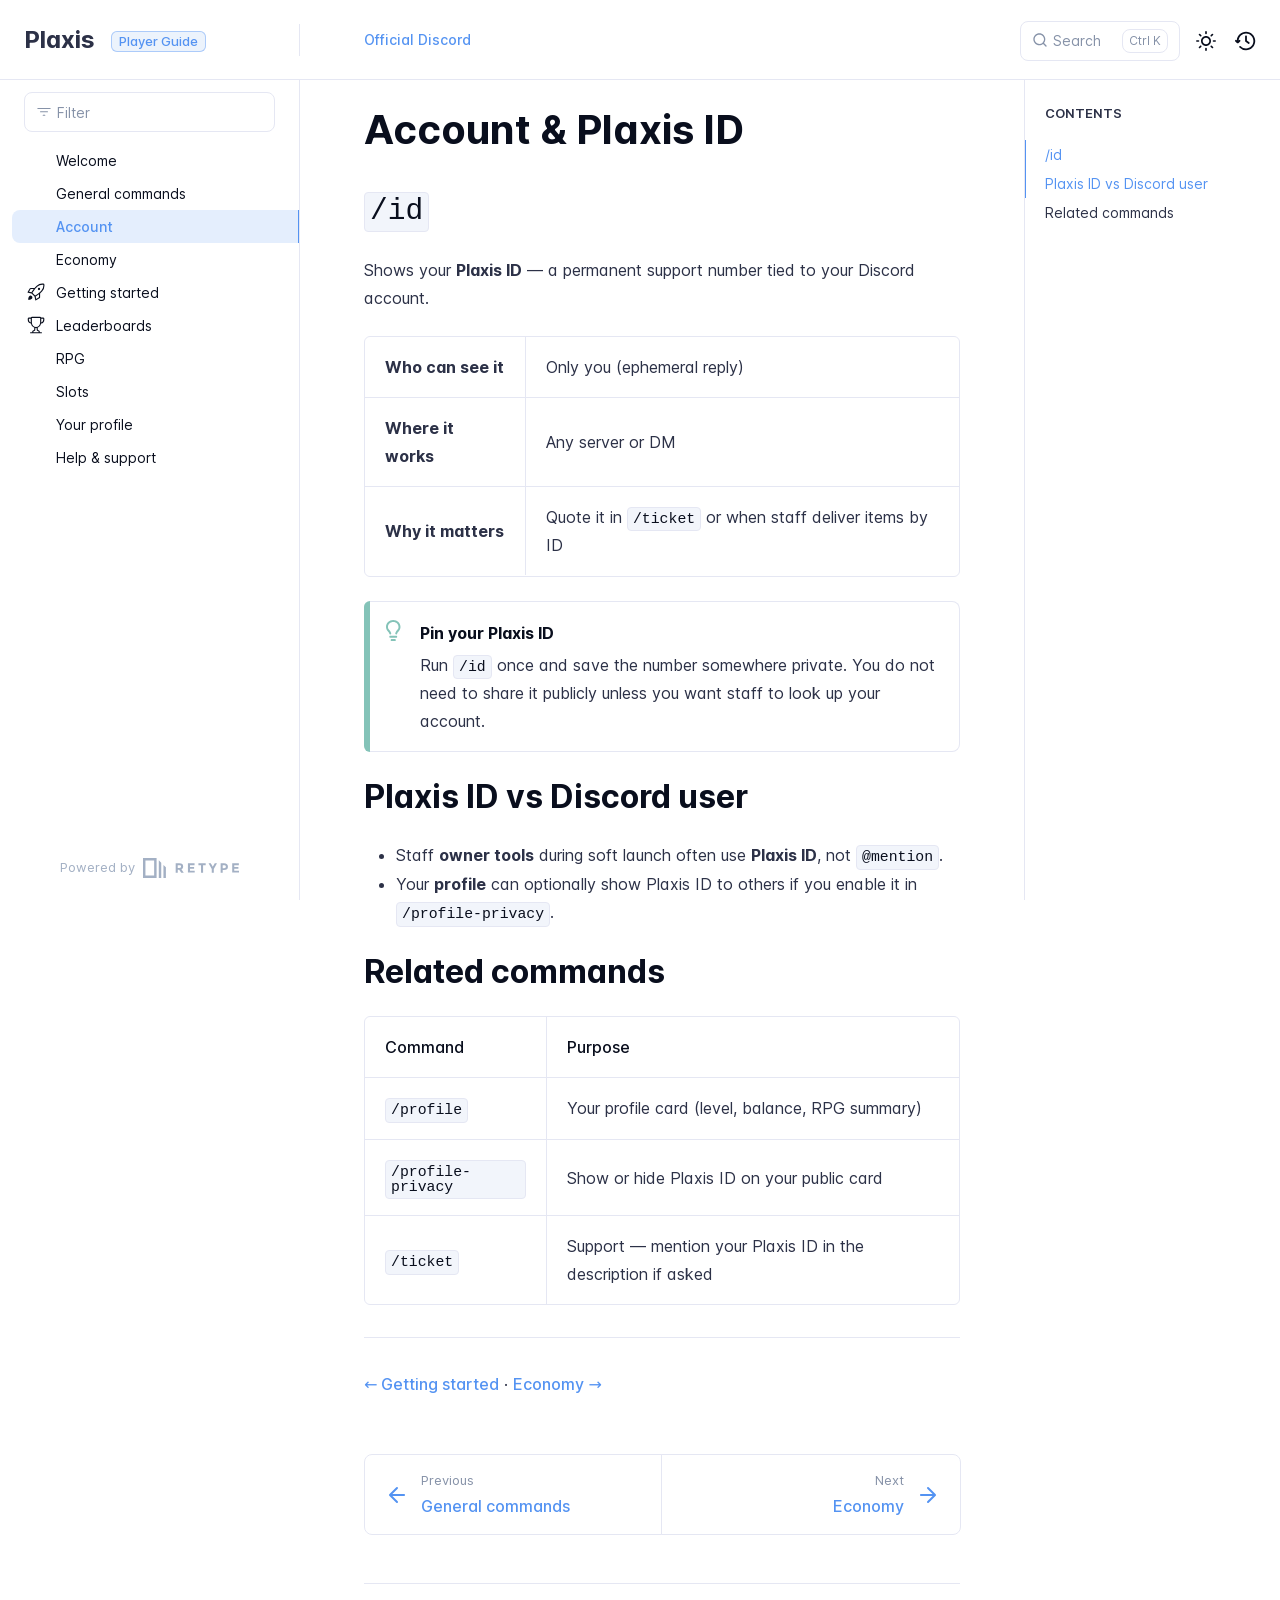
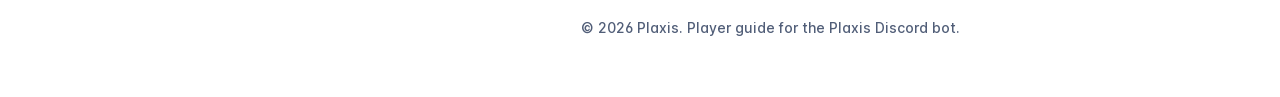
==== account/index.html @ a25676ad "Add files via upload" ====
<!DOCTYPE html>
<html lang="en" class="h-full">
<head>
    <meta charset="UTF-8">
    <meta name="viewport" content="width=device-width,initial-scale=1">
    <meta name="color-scheme" content="light dark">
    <meta name="turbo-cache-control" content="no-cache" data-turbo-track="reload" data-track-token="4.0.0.832804651681">

    <!-- See retype.com -->
    <meta name="generator" content="Retype 4.0.0">

    <!-- Primary Meta Tags -->
    <title>Account &amp; Plaxis ID</title>
    <meta name="title" content="Account & Plaxis ID">
    <meta name="description" content="Shows your Plaxis ID — a permanent support number tied to your Discord account.">

    <!-- Canonical -->
    <link rel="canonical" href="https://plaxis.bot/account/">

    <!-- Open Graph -->
    <meta property="og:type" content="website">
    <meta property="og:url" content="https://plaxis.bot/account/">
    <meta property="og:title" content="Account & Plaxis ID">
    <meta property="og:description" content="Shows your Plaxis ID — a permanent support number tied to your Discord account.">
    <meta property="og:site_name" content="Plaxis">
    <meta property="og:locale" content="en_US">

    <script data-cfasync="false">(function(){var cl=document.documentElement.classList,ls=localStorage.getItem("retype_scheme"),hd=cl.contains("dark"),hl=cl.contains("light"),wm=window.matchMedia&&window.matchMedia("(prefers-color-scheme: dark)").matches;if(ls==="dark"||(!ls&&wm&&!hd&&!hl)){cl.remove("light");cl.add("dark")}else if(ls==="light"||(!ls&&!wm&&!hd&&!hl)){cl.remove("dark");cl.add("light")}})();</script>

    <link href="../resources/css/retype.css?v=4.0.0.832804651681" rel="stylesheet">

    <script data-cfasync="false" src="../resources/js/config.js?v=4.0.0.832804651681" data-turbo-eval="false" defer></script>
    <script data-cfasync="false" src="../resources/js/retype.js?v=4.0.0" data-turbo-eval="false" defer></script>
    <script id="lunr-js" data-cfasync="false" src="../resources/js/lunr.js?v=4.0.0.832804651681" data-turbo-eval="false" defer></script>
</head>
<body>
    <div id="retype-app" class="relative text-base antialiased text-base-text bg-base-bg font-body">
    <div class="absolute bottom-0 left-0" style="top: 5rem; right: 50%"></div>

    <header id="retype-header" class="sticky top-0 z-30 flex w-full h-16 bg-header-bg border-b border-header-border md:h-20">
        <div class="container relative flex items-center justify-between pr-6 grow md:justify-start">
            <!-- Mobile menu button skeleton -->
            <button v-cloak class="skeleton retype-mobile-menu-button flex items-center justify-center shrink-0 overflow-hidden dark:text-white focus:outline-hidden rounded-full w-10 h-10 ml-3.5 md:hidden"><svg xmlns="http://www.w3.org/2000/svg" class="mb-px shrink-0" width="24" height="24" viewBox="0 0 24 24" role="presentation" style="margin-bottom: 0px;"><g fill="currentColor"><path d="M2 4h20v2H2zM2 11h20v2H2zM2 18h20v2H2z"></path></g></svg></button>
            <div v-cloak id="retype-sidebar-left-toggle-button"></div>
    
            <!-- Logo -->
            <div class="flex items-center justify-between h-full py-2 md:w-75">
                <div class="flex items-center px-2 md:px-6">
                    <a id="retype-branding-logo" href="../" class="flex items-center leading-snug text-2xl">
                        <span class="dark:text-white font-bold line-clamp-1 md:line-clamp-2">Plaxis</span>
                    </a><span id="retype-branding-label" class="inline-flex mt-1 px-2 py-1 ml-4 text-xs font-medium leading-none items-center rounded-md bg-branding-label-bg text-branding-label-text ring-1 ring-branding-label-border ring-inset md:inline-block">Player Guide</span>
                </div>
    
                <span class="hidden h-8 border-r md:inline-block border-base-border"></span>
            </div>
    
            <div class="flex justify-between md:grow">
                <!-- Top Nav -->
                <nav id="retype-header-nav" class="hidden md:flex">
                    <ul class="flex flex-col mb-4 md:pl-16 md:mb-0 md:flex-row md:items-center">
                        <li class="mr-6">
                            <a class="py-2 md:mb-0 inline-flex items-center text-sm whitespace-nowrap transition-colors duration-200 ease-linear md:text-header-text font-header-text hover:text-header-text-hover" href="https://discord.gg/WU4X3zTwJq">Official Discord</a>
                        </li>
    
                    </ul>
                </nav>
    
                <div v-cloak class="flex justify-end grow">
                    <div id="retype-mobile-search-button"></div>
                    <doc-search-desktop></doc-search-desktop>
    
                    <doc-theme-switch class="lg:ml-2"></doc-theme-switch>
                    <doc-history></doc-history>
                </div>
            </div>
        </div>
    </header>


    <div id="retype-container" class="container relative flex bg-white">
        <!-- Sidebar Skeleton -->
        <div v-cloak class="fixed flex flex-col shrink-0 duration-300 ease-in-out bg-sidebar-left-bg border-sidebar-left-border sidebar top-20 w-75 border-r h-screen md:sticky transition-transform skeleton">
        
            <div class="flex items-center h-16 px-6">
                <input id="retype-filter-input-mock" class="w-full h-10 pl-8 px-3 py-2 transition-colors duration-200 ease-linear bg-filter-bg border border-filter-border rounded-lg shadow-none md:text-sm hover:border-filter-border-hover focus:outline-hidden focus:border-filter-border-focus placeholder-filter-placeholder" type="text">
            </div>
        
            <div class="pl-6 mt-1 mb-4">
                <div class="w-32 h-3 mb-4 bg-skeleton-bg rounded-full loading"></div>
                <div class="w-48 h-3 mb-4 bg-skeleton-bg rounded-full loading"></div>
                <div class="w-40 h-3 mb-4 bg-skeleton-bg rounded-full loading"></div>
                <div class="w-32 h-3 mb-4 bg-skeleton-bg rounded-full loading"></div>
                <div class="w-48 h-3 mb-4 bg-skeleton-bg rounded-full loading"></div>
                <div class="w-40 h-3 mb-4 bg-skeleton-bg rounded-full loading"></div>
            </div>
        
            <div class="shrink-0 mt-auto bg-transparent dark:border-base-border">
                <a class="flex items-center justify-center flex-nowrap h-16 text-gray-350 dark:text-dark-400 hover:text-gray-600 dark:hover:text-dark-300 transition-colors duration-150 ease-in docs-powered-by" target="_blank" href="https://retype.com/" rel="noopener">
                    <span class="text-xs whitespace-nowrap">Powered by</span>
                    <svg xmlns="http://www.w3.org/2000/svg" class="ml-2" fill="currentColor" width="96" height="20" overflow="visible"><path d="M0 0v20h13.59V0H0zm11.15 17.54H2.44V2.46h8.71v15.08zM15.8 20h2.44V4.67L15.8 2.22zM20.45 6.89V20h2.44V9.34z"/><g><path d="M40.16 8.44c0 1.49-.59 2.45-1.75 2.88l2.34 3.32h-2.53l-2.04-2.96h-1.43v2.96h-2.06V5.36h3.5c1.43 0 2.46.24 3.07.73s.9 1.27.9 2.35zm-2.48 1.1c.26-.23.38-.59.38-1.09 0-.5-.13-.84-.4-1.03s-.73-.28-1.39-.28h-1.54v2.75h1.5c.72 0 1.2-.12 1.45-.35zM51.56 5.36V7.2h-4.59v1.91h4.13v1.76h-4.13v1.92h4.74v1.83h-6.79V5.36h6.64zM60.09 7.15v7.48h-2.06V7.15h-2.61V5.36h7.28v1.79h-2.61zM70.81 14.64h-2.06v-3.66l-3.19-5.61h2.23l1.99 3.45 1.99-3.45H74l-3.19 5.61v3.66zM83.99 6.19c.65.55.97 1.4.97 2.55s-.33 1.98-1 2.51-1.68.8-3.04.8h-1.23v2.59h-2.06V5.36h3.26c1.42 0 2.45.28 3.1.83zm-1.51 3.65c.25-.28.37-.69.37-1.22s-.16-.92-.48-1.14c-.32-.23-.82-.34-1.5-.34H79.7v3.12h1.38c.68 0 1.15-.14 1.4-.42zM95.85 5.36V7.2h-4.59v1.91h4.13v1.76h-4.13v1.92H96v1.83h-6.79V5.36h6.64z"/></g></svg>
                </a>
            </div>
        </div>
        
        <!-- Sidebar component -->
        <doc-sidebar v-cloak>
            <template #sidebar-footer>
                <div class="shrink-0 mt-auto border-t md:bg-transparent md:border-none dark:border-base-border">
        
                    <div class="py-3 px-6 md:hidden border-b dark:border-base-border">
                        <nav>
                            <ul class="flex flex-wrap justify-center items-center">
                                <li class="mr-6">
                                    <a class="block py-1 inline-flex items-center text-sm whitespace-nowrap transition-colors duration-200 ease-linear md:text-header-text font-header-text hover:text-header-text-hover" href="https://discord.gg/WU4X3zTwJq">Official Discord</a>
                                </li>
        
                            </ul>
                        </nav>
                    </div>
        
                    <a class="flex items-center justify-center flex-nowrap h-16 text-gray-350 dark:text-dark-400 hover:text-gray-600 dark:hover:text-dark-300 transition-colors duration-150 ease-in docs-powered-by" target="_blank" href="https://retype.com/" rel="noopener">
                        <span class="text-xs whitespace-nowrap">Powered by</span>
                        <svg xmlns="http://www.w3.org/2000/svg" class="ml-2" fill="currentColor" width="96" height="20" overflow="visible"><path d="M0 0v20h13.59V0H0zm11.15 17.54H2.44V2.46h8.71v15.08zM15.8 20h2.44V4.67L15.8 2.22zM20.45 6.89V20h2.44V9.34z"/><g><path d="M40.16 8.44c0 1.49-.59 2.45-1.75 2.88l2.34 3.32h-2.53l-2.04-2.96h-1.43v2.96h-2.06V5.36h3.5c1.43 0 2.46.24 3.07.73s.9 1.27.9 2.35zm-2.48 1.1c.26-.23.38-.59.38-1.09 0-.5-.13-.84-.4-1.03s-.73-.28-1.39-.28h-1.54v2.75h1.5c.72 0 1.2-.12 1.45-.35zM51.56 5.36V7.2h-4.59v1.91h4.13v1.76h-4.13v1.92h4.74v1.83h-6.79V5.36h6.64zM60.09 7.15v7.48h-2.06V7.15h-2.61V5.36h7.28v1.79h-2.61zM70.81 14.64h-2.06v-3.66l-3.19-5.61h2.23l1.99 3.45 1.99-3.45H74l-3.19 5.61v3.66zM83.99 6.19c.65.55.97 1.4.97 2.55s-.33 1.98-1 2.51-1.68.8-3.04.8h-1.23v2.59h-2.06V5.36h3.26c1.42 0 2.45.28 3.1.83zm-1.51 3.65c.25-.28.37-.69.37-1.22s-.16-.92-.48-1.14c-.32-.23-.82-.34-1.5-.34H79.7v3.12h1.38c.68 0 1.15-.14 1.4-.42zM95.85 5.36V7.2h-4.59v1.91h4.13v1.76h-4.13v1.92H96v1.83h-6.79V5.36h6.64z"/></g></svg>
                    </a>
                </div>
            </template>
        </doc-sidebar>

        <div class="grow min-w-0 bg-body-bg">
            <!-- Render "toolbar" template here on api pages --><!-- Render page content -->
<div class="flex">
    <div id="retype-main" class="min-w-0 p-4 grow md:px-16">
        <main class="relative pb-12 lg:pt-2">
            <div class="retype-markdown" id="retype-content">
                <!-- Rendered if sidebar right is enabled -->
                <div id="retype-sidebar-right-toggle"></div>
                <!-- Page content  -->
<doc-anchor-target id="account--plaxis-id" class="break-words">
    <h1>
        <doc-anchor-trigger class="header-anchor-trigger" to="#account--plaxis-id">#</doc-anchor-trigger>
        <span>Account &amp; Plaxis ID</span>
    </h1>
</doc-anchor-target>
<doc-anchor-target id="id">
    <h2>
        <doc-anchor-trigger class="header-anchor-trigger" to="#id">#</doc-anchor-trigger>
        <span><code translate="no" v-pre>/id</code></span>
    </h2>
</doc-anchor-target>
<p>Shows your <strong>Plaxis ID</strong> — a permanent support number tied to your Discord account.</p>
<div class="table-wrapper scrollbar overflow-hidden">
<table class="comfortable">
<thead>
<tr>
<th></th>
<th></th>
</tr>
</thead>
<tbody>
<tr>
<td><strong>Who can see it</strong></td>
<td>Only you (ephemeral reply)</td>
</tr>
<tr>
<td><strong>Where it works</strong></td>
<td>Any server or DM</td>
</tr>
<tr>
<td><strong>Why it matters</strong></td>
<td>Quote it in <code translate="no" v-pre>/ticket</code> or when staff deliver items by ID</td>
</tr>
</tbody>
</table>
</div>
<div class="flex mb-6">
    <div class="shrink-0 w-1.5 rounded-tl-lg rounded-bl-lg bg-callout-tip"></div>
    <div class="flex w-full py-4 border border-l-0 rounded-tr-lg rounded-br-lg doc-callout bg-callout-base-bg border-callout-base-border" role="alert">
        <div class="flex items-center ml-4 h-7">
            <svg xmlns="http://www.w3.org/2000/svg" class="mb-px text-callout-tip" width="22" height="22" viewBox="0 0 24 24" role="presentation">
                <g fill="currentColor"><g>
                    <path d="M7.90625 2.15625C4.50944 2.15625 2.15625 4.58563 2.15625 7.54688C2.15625 8.96138 2.76575 9.88281 3.57075 10.8589L3.87837 11.2226C4.19894 11.6021 4.554 12.0218 4.84581 12.4416C5.25406 13.0324 5.61775 13.7296 5.7385 14.5834C5.76728 14.8608 5.68746 15.1386 5.51579 15.3583C5.34413 15.5781 5.09399 15.7228 4.8179 15.7621C4.5418 15.8013 4.26124 15.7321 4.03512 15.5689C3.809 15.4056 3.65493 15.1612 3.60525 14.8867C3.54775 14.4814 3.37094 14.1004 3.07338 13.6692C2.8306 13.3302 2.57055 13.0039 2.29425 12.6917C2.1735 12.5479 2.04556 12.397 1.909 12.2317C1.00769 11.1406 0 9.72613 0 7.54688C0 3.32062 3.39681 0 7.90625 0C12.4157 0 15.8125 3.32062 15.8125 7.54688C15.8125 9.72613 14.8048 11.1406 13.9035 12.2317C13.7669 12.397 13.639 12.5479 13.5183 12.6903C13.2207 13.0424 12.9677 13.3414 12.7406 13.6692C12.4416 14.1004 12.2662 14.4814 12.2087 14.8867C12.1557 15.1584 12.0003 15.3994 11.7747 15.5598C11.5492 15.7202 11.2706 15.7879 10.9965 15.7488C10.7225 15.7096 10.474 15.5667 10.3023 15.3496C10.1306 15.1325 10.0489 14.8577 10.074 14.582C10.1948 13.7296 10.5584 13.0324 10.9667 12.4416C11.2585 12.0218 11.6136 11.6021 11.9341 11.2226C12.0419 11.0961 12.1454 10.9739 12.2403 10.8589C13.0468 9.88281 13.6562 8.96138 13.6562 7.54688C13.6562 4.58563 11.3031 2.15625 7.90625 2.15625ZM4.67188 17.25H11.1406C11.4266 17.25 11.7008 17.3636 11.903 17.5658C12.1052 17.768 12.2188 18.0422 12.2188 18.3281C12.2188 18.6141 12.1052 18.8883 11.903 19.0905C11.7008 19.2927 11.4266 19.4062 11.1406 19.4062H4.67188C4.38594 19.4062 4.11171 19.2927 3.90953 19.0905C3.70734 18.8883 3.59375 18.6141 3.59375 18.3281C3.59375 18.0422 3.70734 17.768 3.90953 17.5658C4.11171 17.3636 4.38594 17.25 4.67188 17.25ZM5.03125 21.9219C5.03125 21.6359 5.14484 21.3617 5.34703 21.1595C5.54921 20.9573 5.82344 20.8438 6.10938 20.8438H9.70312C9.98906 20.8438 10.2633 20.9573 10.4655 21.1595C10.6677 21.3617 10.7812 21.6359 10.7812 21.9219C10.7812 22.2078 10.6677 22.482 10.4655 22.6842C10.2633 22.8864 9.98906 23 9.70312 23H6.10938C5.82344 23 5.54921 22.8864 5.34703 22.6842C5.14484 22.482 5.03125 22.2078 5.03125 21.9219Z" />
                </g></g>
            </svg>
        </div>
        <div class="pr-5 ml-3 w-full">
            <h5>Pin your Plaxis ID</h5>
<p>Run <code translate="no" v-pre>/id</code> once and save the number somewhere private. You do not need to share it publicly unless you want staff to look up your account.</p>
        </div>
    </div>
</div>
<doc-anchor-target id="plaxis-id-vs-discord-user">
    <h2>
        <doc-anchor-trigger class="header-anchor-trigger" to="#plaxis-id-vs-discord-user">#</doc-anchor-trigger>
        <span>Plaxis ID vs Discord user</span>
    </h2>
</doc-anchor-target>
<ul>
<li>Staff <strong>owner tools</strong> during soft launch often use <strong>Plaxis ID</strong>, not <code translate="no" v-pre>@mention</code>.</li>
<li>Your <strong>profile</strong> can optionally show Plaxis ID to others if you enable it in <code translate="no" v-pre>/profile-privacy</code>.</li>
</ul>
<doc-anchor-target id="related-commands">
    <h2>
        <doc-anchor-trigger class="header-anchor-trigger" to="#related-commands">#</doc-anchor-trigger>
        <span>Related commands</span>
    </h2>
</doc-anchor-target>
<div class="table-wrapper scrollbar overflow-hidden">
<table class="comfortable">
<thead>
<tr>
<th>Command</th>
<th>Purpose</th>
</tr>
</thead>
<tbody>
<tr>
<td><code translate="no" v-pre>/profile</code></td>
<td>Your profile card (level, balance, RPG summary)</td>
</tr>
<tr>
<td><code translate="no" v-pre>/profile-privacy</code></td>
<td>Show or hide Plaxis ID on your public card</td>
</tr>
<tr>
<td><code translate="no" v-pre>/ticket</code></td>
<td>Support — mention your Plaxis ID in the description if asked</td>
</tr>
</tbody>
</table>
</div>
<hr>
<p><a href="../getting-started/">← Getting started</a> · <a href="../economy/">Economy →</a></p>

                
                <!-- Required only on API pages -->
                <doc-toolbar-member-filter-no-results></doc-toolbar-member-filter-no-results>
            </div>
            <footer id="retype-content-footer" class="clear-both">
            
                <nav id="retype-nextprev" class="print:hidden flex mt-14">
                    <div class="w-1/2">
                        <a class="px-5 py-4 h-full flex items-center break-normal font-medium text-body-link border border-base-border hover:border-base-border-hover rounded-l-lg transition-colors duration-150 relative hover:z-5" href="../general-commands/">
                            <svg xmlns="http://www.w3.org/2000/svg" class="mr-3" width="24" height="24" viewBox="0 0 24 24" fill="currentColor" overflow="visible"><path d="M19 11H7.41l5.29-5.29a.996.996 0 10-1.41-1.41l-7 7a1 1 0 000 1.42l7 7a1.024 1.024 0 001.42-.01.996.996 0 000-1.41L7.41 13H19c.55 0 1-.45 1-1s-.45-1-1-1z" /><path fill="none" d="M0 0h24v24H0z" /></svg>
                            <span>
                                <span class="block text-xs font-normal text-base-text-muted">Previous</span>
                                <span class="block mt-1">General commands</span>
                            </span>
                        </a>
                    </div>
            
                    <div class="w-1/2">
                        <a class="px-5 py-4 -mx-px h-full flex items-center justify-end break-normal font-medium text-body-link border border-base-border hover:border-base-border-hover rounded-r-lg transition-colors duration-150 relative hover:z-5" href="../economy/">
                            <span>
                                <span class="block text-xs font-normal text-right text-base-text-muted">Next</span>
                                <span class="block mt-1">Economy</span>
                            </span>
                            <svg xmlns="http://www.w3.org/2000/svg" class="ml-3" width="24" height="24" viewBox="0 0 24 24" fill="currentColor" overflow="visible"><path d="M19.92 12.38a1 1 0 00-.22-1.09l-7-7a.996.996 0 10-1.41 1.41l5.3 5.3H5c-.55 0-1 .45-1 1s.45 1 1 1h11.59l-5.29 5.29a.996.996 0 000 1.41c.19.2.44.3.7.3s.51-.1.71-.29l7-7c.09-.09.16-.21.21-.33z" /><path fill="none" d="M0 0h24v24H0z" /></svg>
                        </a>
                    </div>
                </nav>
            </footer>
        </main>

        <div id="retype-page-footer" class="print:border-none border-t border-base-border pt-6 mb-8">
            <footer class="flex flex-wrap items-center justify-between print:justify-center">
                <div id="retype-footer-links" class="print:hidden">
                    <ul class="flex flex-wrap items-center text-sm">
                    </ul>
                </div>
                <div id="retype-copyright" class="print:justify-center py-2 text-footer-text font-footer-link text-sm leading-relaxed"><p>© 2026 Plaxis. Player guide for the Plaxis Discord bot.</p></div>
            </footer>
        </div>
    </div>

    <!-- Rendered if sidebar right is enabled -->
    <!-- Sidebar right skeleton-->
    <div v-cloak class="fixed top-0 bottom-0 right-0 translate-x-full bg-sidebar-right-bg border-sidebar-right-border lg:sticky lg:border-l lg:shrink-0 lg:pt-6 lg:translate-x-0 sm:w-1/2 lg:w-64 lg:z-0 md:w-104 sidebar-right skeleton">
        <div class="pl-5">
            <div class="w-32 h-3 mb-4 bg-skeleton-bg rounded-full loading"></div>
            <div class="w-48 h-3 mb-4 bg-skeleton-bg rounded-full loading"></div>
            <div class="w-40 h-3 mb-4 bg-skeleton-bg rounded-full loading"></div>
        </div>
    </div>

    <!-- User should be able to hide sidebar right -->
    <doc-sidebar-right v-cloak></doc-sidebar-right>
</div>

        </div>
    </div>

    <doc-search-mobile></doc-search-mobile>
    <doc-back-to-top></doc-back-to-top>
</div>


    <div id="retype-overlay-target"></div>

    <script data-cfasync="false">window.__DOCS__ = { "title": "Account", level: 1, icon: "file", hasPrism: false, hasMermaid: false, hasMath: false, tocDepth: 23 }</script>
</body>
</html>
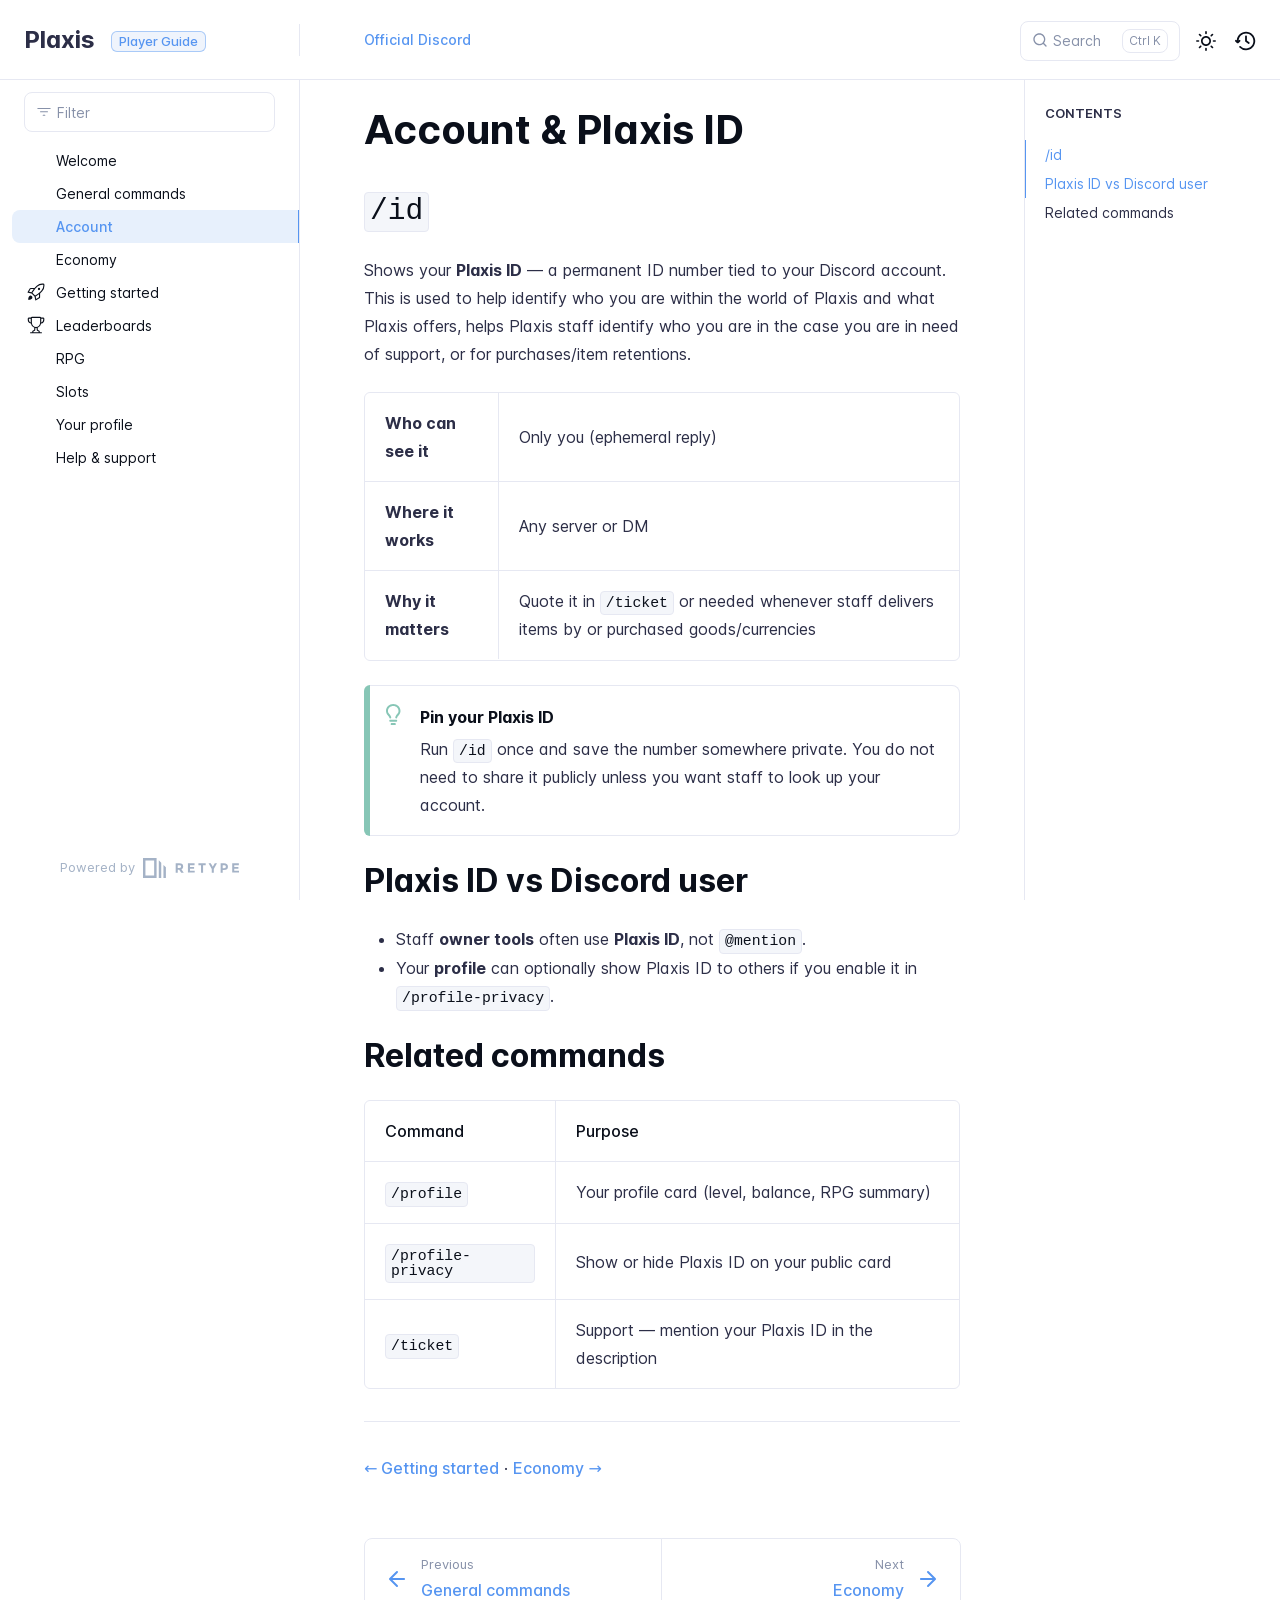
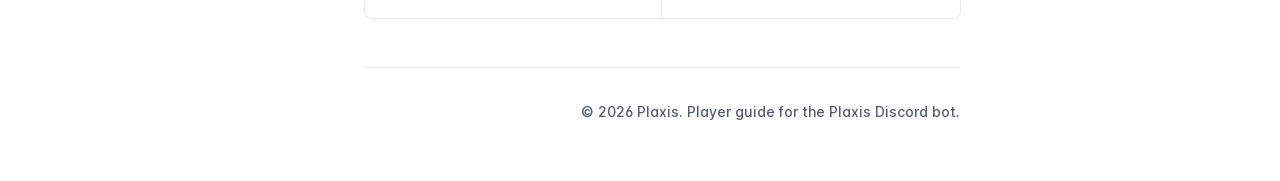
==== commit 8251f268: "Add files via upload" ====
--- a/account/index.html
+++ b/account/index.html
@@ -4,7 +4,7 @@
     <meta charset="UTF-8">
     <meta name="viewport" content="width=device-width,initial-scale=1">
     <meta name="color-scheme" content="light dark">
-    <meta name="turbo-cache-control" content="no-cache" data-turbo-track="reload" data-track-token="4.0.0.832804651681">
+    <meta name="turbo-cache-control" content="no-cache" data-turbo-track="reload" data-track-token="4.0.0.832812169853">
 
     <!-- See retype.com -->
     <meta name="generator" content="Retype 4.0.0">
@@ -12,7 +12,7 @@
     <!-- Primary Meta Tags -->
     <title>Account &amp; Plaxis ID</title>
     <meta name="title" content="Account & Plaxis ID">
-    <meta name="description" content="Shows your Plaxis ID — a permanent support number tied to your Discord account.">
+    <meta name="description" content="Shows your Plaxis ID — a permanent ID number tied to your Discord account. This is used to help identify who you are within the world of Plaxis and what">
 
     <!-- Canonical -->
     <link rel="canonical" href="https://plaxis.bot/account/">
@@ -21,17 +21,17 @@
     <meta property="og:type" content="website">
     <meta property="og:url" content="https://plaxis.bot/account/">
     <meta property="og:title" content="Account & Plaxis ID">
-    <meta property="og:description" content="Shows your Plaxis ID — a permanent support number tied to your Discord account.">
+    <meta property="og:description" content="Shows your Plaxis ID — a permanent ID number tied to your Discord account. This is used to help identify who you are within the world of Plaxis and what">
     <meta property="og:site_name" content="Plaxis">
     <meta property="og:locale" content="en_US">
 
     <script data-cfasync="false">(function(){var cl=document.documentElement.classList,ls=localStorage.getItem("retype_scheme"),hd=cl.contains("dark"),hl=cl.contains("light"),wm=window.matchMedia&&window.matchMedia("(prefers-color-scheme: dark)").matches;if(ls==="dark"||(!ls&&wm&&!hd&&!hl)){cl.remove("light");cl.add("dark")}else if(ls==="light"||(!ls&&!wm&&!hd&&!hl)){cl.remove("dark");cl.add("light")}})();</script>
 
-    <link href="../resources/css/retype.css?v=4.0.0.832804651681" rel="stylesheet">
-
-    <script data-cfasync="false" src="../resources/js/config.js?v=4.0.0.832804651681" data-turbo-eval="false" defer></script>
+    <link href="../resources/css/retype.css?v=4.0.0.832812169853" rel="stylesheet">
+
+    <script data-cfasync="false" src="../resources/js/config.js?v=4.0.0.832812169853" data-turbo-eval="false" defer></script>
     <script data-cfasync="false" src="../resources/js/retype.js?v=4.0.0" data-turbo-eval="false" defer></script>
-    <script id="lunr-js" data-cfasync="false" src="../resources/js/lunr.js?v=4.0.0.832804651681" data-turbo-eval="false" defer></script>
+    <script id="lunr-js" data-cfasync="false" src="../resources/js/lunr.js?v=4.0.0.832812169853" data-turbo-eval="false" defer></script>
 </head>
 <body>
     <div id="retype-app" class="relative text-base antialiased text-base-text bg-base-bg font-body">
@@ -147,7 +147,7 @@
         <span><code translate="no" v-pre>/id</code></span>
     </h2>
 </doc-anchor-target>
-<p>Shows your <strong>Plaxis ID</strong> — a permanent support number tied to your Discord account.</p>
+<p>Shows your <strong>Plaxis ID</strong> — a permanent ID number tied to your Discord account. This is used to help identify who you are within the world of Plaxis and what Plaxis offers, helps Plaxis staff identify who you are in the case you are in need of support, or for purchases/item retentions.</p>
 <div class="table-wrapper scrollbar overflow-hidden">
 <table class="comfortable">
 <thead>
@@ -167,7 +167,7 @@
 </tr>
 <tr>
 <td><strong>Why it matters</strong></td>
-<td>Quote it in <code translate="no" v-pre>/ticket</code> or when staff deliver items by ID</td>
+<td>Quote it in <code translate="no" v-pre>/ticket</code> or needed whenever staff delivers items by or purchased goods/currencies</td>
 </tr>
 </tbody>
 </table>
@@ -195,7 +195,7 @@
     </h2>
 </doc-anchor-target>
 <ul>
-<li>Staff <strong>owner tools</strong> during soft launch often use <strong>Plaxis ID</strong>, not <code translate="no" v-pre>@mention</code>.</li>
+<li>Staff <strong>owner tools</strong> often use <strong>Plaxis ID</strong>, not <code translate="no" v-pre>@mention</code>.</li>
 <li>Your <strong>profile</strong> can optionally show Plaxis ID to others if you enable it in <code translate="no" v-pre>/profile-privacy</code>.</li>
 </ul>
 <doc-anchor-target id="related-commands">
@@ -223,7 +223,7 @@
 </tr>
 <tr>
 <td><code translate="no" v-pre>/ticket</code></td>
-<td>Support — mention your Plaxis ID in the description if asked</td>
+<td>Support — mention your Plaxis ID in the description</td>
 </tr>
 </tbody>
 </table>
